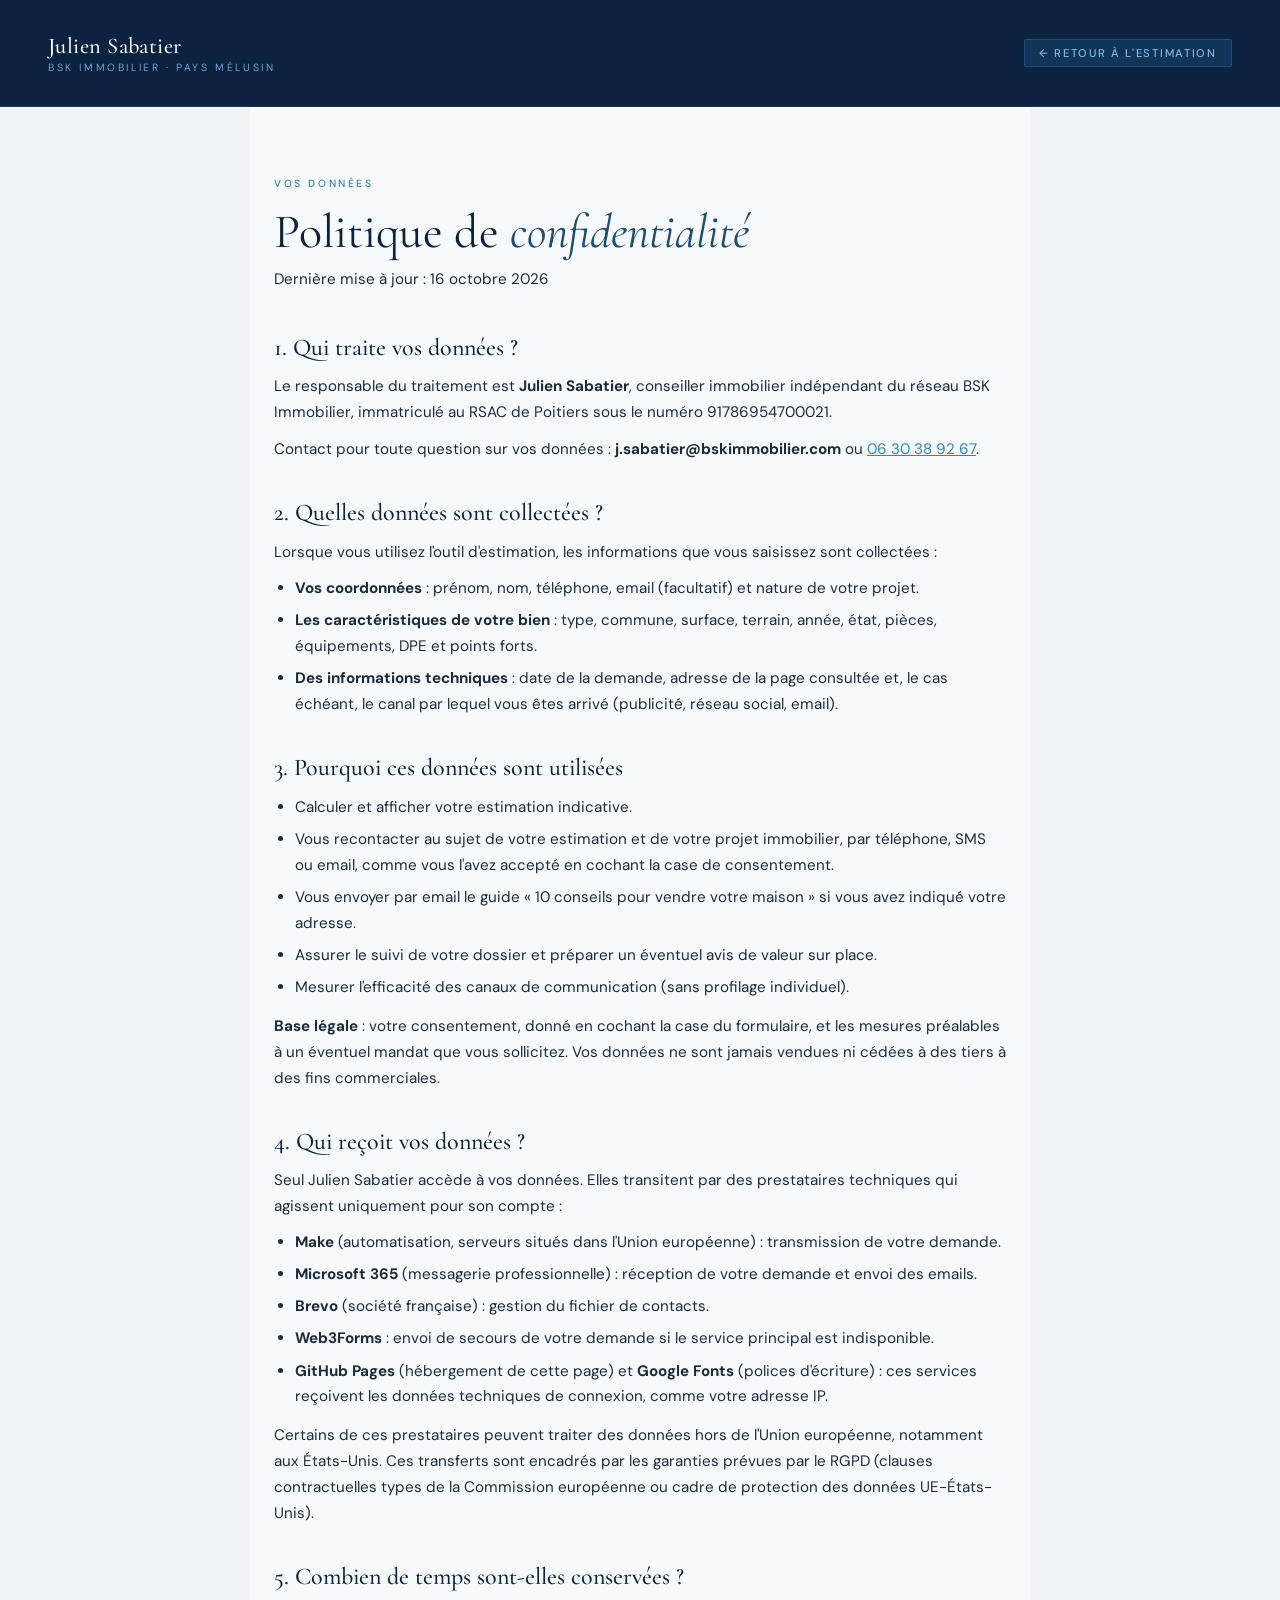
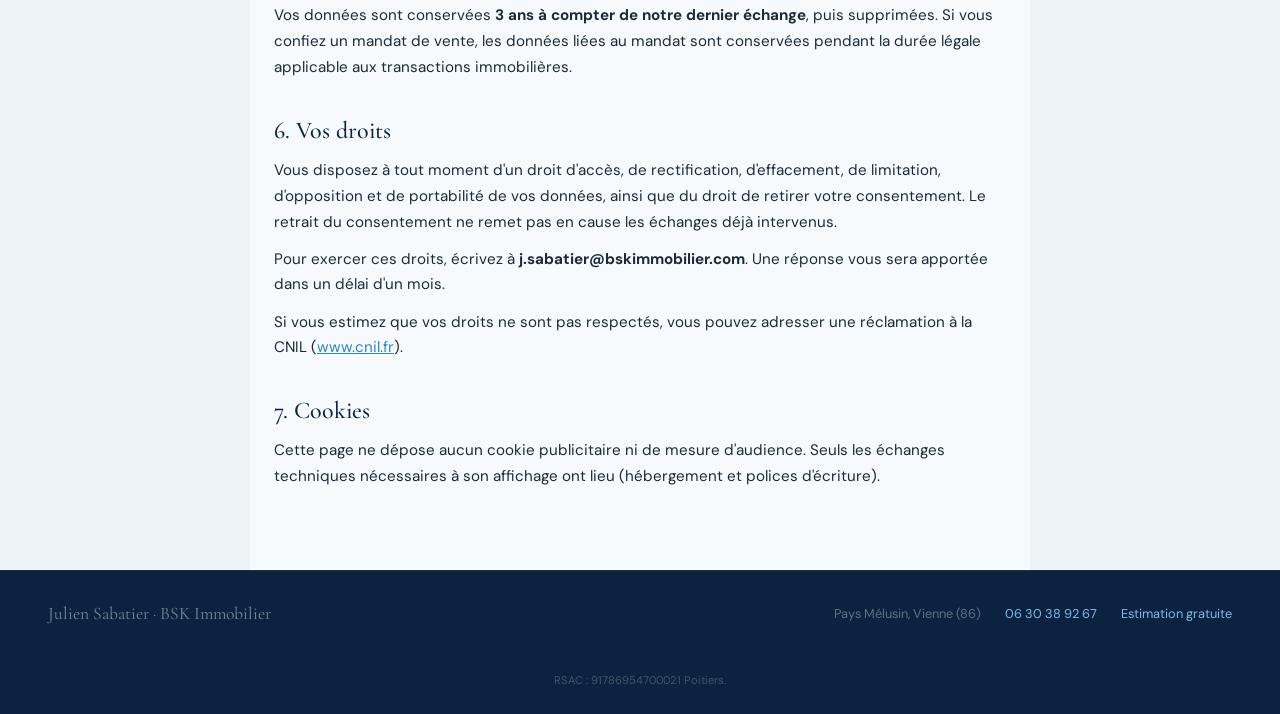
==== politique-confidentialite.html @ bec930e2 "Suivi des canaux d'acquisition et politique de confidentialité - detecterSource() distingue META, GR" ====
<!DOCTYPE html>
<html lang="fr">
<head>
<meta charset="UTF-8">
<meta name="viewport" content="width=device-width, initial-scale=1.0">
<title>Politique de confidentialité | Julien Sabatier, BSK Immobilier</title>
<meta name="robots" content="noindex">
<link href="https://fonts.googleapis.com/css2?family=Cormorant+Garamond:ital,wght@0,300;0,400;0,500;1,400&family=DM+Sans:wght@300;400;500&display=swap" rel="stylesheet">
<link rel="stylesheet" href="style.css">
</head>
<body>

<header class="legal-hero">
  <nav class="nav">
    <a class="logo" href="index.html">
      <div class="logo-name">Julien Sabatier</div>
      <div class="logo-sub">BSK Immobilier · Pays Mélusin</div>
    </a>
    <a class="nav-badge" href="index.html">← Retour à l'estimation</a>
  </nav>
</header>

<main class="legal-page">
  <span class="section-tag">Vos données</span>
  <h1 class="section-title">Politique de <em>confidentialité</em></h1>
  <p class="legal-date">Dernière mise à jour : 16 octobre 2026</p>

  <h2>1. Qui traite vos données ?</h2>
  <p>Le responsable du traitement est <b>Julien Sabatier</b>, conseiller immobilier indépendant du réseau BSK Immobilier, immatriculé au RSAC de Poitiers sous le numéro 91786954700021.</p>
  <p>Contact pour toute question sur vos données : <b>j.sabatier@bskimmobilier.com</b> ou <a href="tel:+33630389267">06 30 38 92 67</a>.</p>

  <h2>2. Quelles données sont collectées ?</h2>
  <p>Lorsque vous utilisez l'outil d'estimation, les informations que vous saisissez sont collectées :</p>
  <ul>
    <li><b>Vos coordonnées</b> : prénom, nom, téléphone, email (facultatif) et nature de votre projet.</li>
    <li><b>Les caractéristiques de votre bien</b> : type, commune, surface, terrain, année, état, pièces, équipements, DPE et points forts.</li>
    <li><b>Des informations techniques</b> : date de la demande, adresse de la page consultée et, le cas échéant, le canal par lequel vous êtes arrivé (publicité, réseau social, email).</li>
  </ul>

  <h2>3. Pourquoi ces données sont utilisées</h2>
  <ul>
    <li>Calculer et afficher votre estimation indicative.</li>
    <li>Vous recontacter au sujet de votre estimation et de votre projet immobilier, par téléphone, SMS ou email, comme vous l'avez accepté en cochant la case de consentement.</li>
    <li>Vous envoyer par email le guide « 10 conseils pour vendre votre maison » si vous avez indiqué votre adresse.</li>
    <li>Assurer le suivi de votre dossier et préparer un éventuel avis de valeur sur place.</li>
    <li>Mesurer l'efficacité des canaux de communication (sans profilage individuel).</li>
  </ul>
  <p><b>Base légale</b> : votre consentement, donné en cochant la case du formulaire, et les mesures préalables à un éventuel mandat que vous sollicitez. Vos données ne sont jamais vendues ni cédées à des tiers à des fins commerciales.</p>

  <h2>4. Qui reçoit vos données ?</h2>
  <p>Seul Julien Sabatier accède à vos données. Elles transitent par des prestataires techniques qui agissent uniquement pour son compte :</p>
  <ul>
    <li><b>Make</b> (automatisation, serveurs situés dans l'Union européenne) : transmission de votre demande.</li>
    <li><b>Microsoft 365</b> (messagerie professionnelle) : réception de votre demande et envoi des emails.</li>
    <li><b>Brevo</b> (société française) : gestion du fichier de contacts.</li>
    <li><b>Web3Forms</b> : envoi de secours de votre demande si le service principal est indisponible.</li>
    <li><b>GitHub Pages</b> (hébergement de cette page) et <b>Google Fonts</b> (polices d'écriture) : ces services reçoivent les données techniques de connexion, comme votre adresse IP.</li>
  </ul>
  <p>Certains de ces prestataires peuvent traiter des données hors de l'Union européenne, notamment aux États-Unis. Ces transferts sont encadrés par les garanties prévues par le RGPD (clauses contractuelles types de la Commission européenne ou cadre de protection des données UE-États-Unis).</p>

  <h2>5. Combien de temps sont-elles conservées ?</h2>
  <p>Vos données sont conservées <b>3 ans à compter de notre dernier échange</b>, puis supprimées. Si vous confiez un mandat de vente, les données liées au mandat sont conservées pendant la durée légale applicable aux transactions immobilières.</p>

  <h2>6. Vos droits</h2>
  <p>Vous disposez à tout moment d'un droit d'accès, de rectification, d'effacement, de limitation, d'opposition et de portabilité de vos données, ainsi que du droit de retirer votre consentement. Le retrait du consentement ne remet pas en cause les échanges déjà intervenus.</p>
  <p>Pour exercer ces droits, écrivez à <b>j.sabatier@bskimmobilier.com</b>. Une réponse vous sera apportée dans un délai d'un mois.</p>
  <p>Si vous estimez que vos droits ne sont pas respectés, vous pouvez adresser une réclamation à la CNIL (<a href="https://www.cnil.fr" target="_blank" rel="noopener">www.cnil.fr</a>).</p>

  <h2>7. Cookies</h2>
  <p>Cette page ne dépose aucun cookie publicitaire ni de mesure d'audience. Seuls les échanges techniques nécessaires à son affichage ont lieu (hébergement et polices d'écriture).</p>
</main>

<footer>
  <div class="footer-brand">Julien Sabatier · BSK Immobilier</div>
  <div class="footer-contact">
    <span>Pays Mélusin, Vienne (86)</span>
    <a href="tel:+33630389267">06 30 38 92 67</a>
    <a href="index.html">Estimation gratuite</a>
  </div>
</footer>
<div class="disclaimer">RSAC : 91786954700021 Poitiers.</div>

</body>
</html>
---- style.css ----
*, *::before, *::after { box-sizing: border-box; margin: 0; padding: 0; }

:root {
  --cream: #EEF3F8;
  --warm-white: #F7FAFD;
  --dark: #0B2340;
  --brown: #1B4F72;
  --gold: #2E86C1;
  --gold-light: #7FB9E8;
  --text: #1C2B3A;
  --muted: #6B7E90;
  --border: #D3DEE8;
}

html { scroll-behavior: smooth; }

body {
  font-family: 'DM Sans', sans-serif;
  background: var(--cream);
  color: var(--text);
  min-height: 100vh;
  overflow-x: hidden;
}

/* HERO */
.hero {
  background: var(--dark);
  min-height: 100vh;
  display: flex;
  flex-direction: column;
  position: relative;
  overflow: hidden;
}

.hero::before {
  content: '';
  position: absolute;
  inset: 0;
  background:
    radial-gradient(ellipse 60% 50% at 80% 20%, rgba(46,134,193,0.18) 0%, transparent 60%),
    radial-gradient(ellipse 40% 60% at 10% 80%, rgba(27,79,114,0.28) 0%, transparent 50%);
}

.hero-texture {
  position: absolute;
  inset: 0;
  background-image: url("data:image/svg+xml,%3Csvg width='60' height='60' viewBox='0 0 60 60' xmlns='http://www.w3.org/2000/svg'%3E%3Cg fill='none' fill-rule='evenodd'%3E%3Cg fill='%23ffffff' fill-opacity='0.015'%3E%3Cpath d='M36 34v-4h-2v4h-4v2h4v4h2v-4h4v-2h-4zm0-30V0h-2v4h-4v2h4v4h2V6h4V4h-4zM6 34v-4H4v4H0v2h4v4h2v-4h4v-2H6zM6 4V0H4v4H0v2h4v4h2V6h4V4H6z'/%3E%3C/g%3E%3C/g%3E%3C/svg%3E");
}

.nav {
  position: relative;
  z-index: 10;
  padding: 2rem 3rem;
  display: flex;
  justify-content: space-between;
  align-items: center;
  border-bottom: 1px solid rgba(255,255,255,0.06);
}

.logo { display: flex; flex-direction: column; gap: 2px; }

.logo-name {
  font-family: 'Cormorant Garamond', serif;
  font-size: 1.4rem;
  font-weight: 500;
  color: #fff;
  letter-spacing: 0.02em;
}

.logo-sub {
  font-size: 0.65rem;
  font-weight: 300;
  color: var(--gold-light);
  letter-spacing: 0.25em;
  text-transform: uppercase;
}

.nav-badge {
  background: rgba(46,134,193,0.18);
  border: 1px solid rgba(46,134,193,0.35);
  color: var(--gold-light);
  font-size: 0.7rem;
  font-weight: 500;
  letter-spacing: 0.15em;
  text-transform: uppercase;
  padding: 0.4rem 0.9rem;
  border-radius: 2px;
}

.hero-content {
  flex: 1;
  display: flex;
  flex-direction: column;
  justify-content: center;
  align-items: center;
  text-align: center;
  padding: 4rem 2rem;
  position: relative;
  z-index: 5;
}

.hero-eyebrow {
  font-size: 0.7rem;
  font-weight: 400;
  letter-spacing: 0.3em;
  text-transform: uppercase;
  color: var(--gold-light);
  margin-bottom: 1.5rem;
  display: flex;
  align-items: center;
  gap: 0.8rem;
}

.hero-eyebrow::before,
.hero-eyebrow::after {
  content: '';
  display: block;
  width: 2rem;
  height: 1px;
  background: var(--gold-light);
  opacity: 0.5;
}

.hero-title {
  font-family: 'Cormorant Garamond', serif;
  font-size: clamp(3rem, 7vw, 5.5rem);
  font-weight: 300;
  color: #fff;
  line-height: 1.05;
  margin-bottom: 1.2rem;
  letter-spacing: -0.01em;
}

.hero-title em { font-style: italic; color: var(--gold-light); }

.hero-desc {
  font-size: 1rem;
  font-weight: 300;
  color: rgba(255,255,255,0.55);
  max-width: 480px;
  line-height: 1.7;
  margin-bottom: 3rem;
}

.scroll-cta {
  display: flex;
  flex-direction: column;
  align-items: center;
  gap: 0.6rem;
  color: rgba(255,255,255,0.4);
  font-size: 0.75rem;
  font-weight: 300;
  letter-spacing: 0.1em;
  cursor: pointer;
  transition: color 0.3s;
}

.scroll-cta:hover { color: var(--gold-light); }

.scroll-arrow {
  width: 36px;
  height: 36px;
  border: 1px solid rgba(255,255,255,0.15);
  border-radius: 50%;
  display: flex;
  align-items: center;
  justify-content: center;
  animation: bob 2s ease-in-out infinite;
}

@keyframes bob {
  0%, 100% { transform: translateY(0); }
  50% { transform: translateY(4px); }
}

.hero-stats {
  position: absolute;
  bottom: 3rem;
  left: 3rem;
  right: 3rem;
  display: flex;
  gap: 3rem;
  z-index: 5;
  border-top: 1px solid rgba(255,255,255,0.07);
  padding-top: 2rem;
  justify-content: center;
}

.stat { text-align: center; }

.stat-num {
  font-family: 'Cormorant Garamond', serif;
  font-size: 2rem;
  font-weight: 400;
  color: var(--gold-light);
}

.stat-label {
  font-size: 0.65rem;
  font-weight: 300;
  color: rgba(255,255,255,0.4);
  letter-spacing: 0.15em;
  text-transform: uppercase;
  margin-top: 2px;
}

/* FORM SECTION */
.form-section { background: var(--warm-white); padding: 5rem 2rem; }
.form-container { max-width: 780px; margin: 0 auto; }
.section-header { text-align: center; margin-bottom: 3.5rem; }

.section-tag {
  display: inline-block;
  font-size: 0.65rem;
  font-weight: 500;
  letter-spacing: 0.25em;
  text-transform: uppercase;
  color: var(--gold);
  margin-bottom: 1rem;
}

.section-title {
  font-family: 'Cormorant Garamond', serif;
  font-size: clamp(2rem, 4vw, 3rem);
  font-weight: 400;
  color: var(--dark);
  line-height: 1.1;
}

.section-title em { font-style: italic; color: var(--brown); }

/* STEPS */
.steps-indicator {
  display: flex;
  justify-content: center;
  align-items: center;
  gap: 0;
  margin-bottom: 3rem;
}

.step-dot {
  width: 36px;
  height: 36px;
  border-radius: 50%;
  border: 1.5px solid var(--border);
  background: #fff;
  display: flex;
  align-items: center;
  justify-content: center;
  font-size: 0.75rem;
  font-weight: 500;
  color: var(--muted);
  transition: all 0.4s;
  position: relative;
  z-index: 2;
}

.step-dot.active { border-color: var(--gold); background: var(--gold); color: #fff; }
.step-dot.done { border-color: var(--brown); background: var(--brown); color: #fff; }
.step-dot.done::after { content: '\2713'; }
.step-dot.done span { display: none; }

.step-line { width: 60px; height: 1.5px; background: var(--border); transition: background 0.4s; }
.step-line.done { background: var(--brown); }

/* FORM CARDS */
.form-step { display: none; animation: fadeSlide 0.4s ease; }
.form-step.active { display: block; }

@keyframes fadeSlide {
  from { opacity: 0; transform: translateX(20px); }
  to { opacity: 1; transform: translateX(0); }
}

.form-grid {
  display: grid;
  grid-template-columns: 1fr 1fr;
  gap: 1rem;
  margin-bottom: 1rem;
}

.form-grid.single { grid-template-columns: 1fr; }

.field { display: flex; flex-direction: column; gap: 0.4rem; }

.field label {
  font-size: 0.75rem;
  font-weight: 500;
  color: var(--muted);
  letter-spacing: 0.08em;
  text-transform: uppercase;
}

.field input,
.field select,
.field textarea {
  background: #fff;
  border: 1.5px solid var(--border);
  border-radius: 4px;
  padding: 0.85rem 1rem;
  font-family: 'DM Sans', sans-serif;
  font-size: 0.95rem;
  color: var(--text);
  transition: border-color 0.2s;
  outline: none;
  width: 100%;
}

.field input:focus,
.field select:focus,
.field textarea:focus { border-color: var(--gold); }

.field textarea { resize: vertical; min-height: 90px; }

/* Type selector */
.type-grid {
  display: grid;
  grid-template-columns: repeat(3, 1fr);
  gap: 0.75rem;
  margin-bottom: 1.5rem;
}

.type-card {
  border: 1.5px solid var(--border);
  border-radius: 6px;
  padding: 1.2rem 0.8rem;
  text-align: center;
  cursor: pointer;
  transition: all 0.2s;
  background: #fff;
}

.type-card:hover {
  border-color: var(--gold);
  transform: translateY(-2px);
  box-shadow: 0 4px 16px rgba(46,134,193,0.14);
}

.type-card.selected { border-color: var(--gold); background: rgba(46,134,193,0.07); }
.type-icon { font-size: 1.8rem; margin-bottom: 0.4rem; }
.type-label { font-size: 0.8rem; font-weight: 500; color: var(--text); }

/* Etat cards */
.etat-grid {
  display: grid;
  grid-template-columns: repeat(4, 1fr);
  gap: 0.6rem;
  margin-bottom: 1.5rem;
}

.etat-card {
  border: 1.5px solid var(--border);
  border-radius: 5px;
  padding: 0.9rem 0.5rem;
  text-align: center;
  cursor: pointer;
  transition: all 0.2s;
  background: #fff;
  font-size: 0.78rem;
  font-weight: 500;
  color: var(--muted);
}

.etat-card:hover { border-color: var(--gold); color: var(--text); }
.etat-card.selected { border-color: var(--gold); background: rgba(46,134,193,0.07); color: var(--text); }

/* Buttons */
.btn-row { display: flex; gap: 1rem; margin-top: 2rem; justify-content: flex-end; }

.btn-prev {
  padding: 0.9rem 1.8rem;
  border: 1.5px solid var(--border);
  border-radius: 3px;
  background: transparent;
  font-family: 'DM Sans', sans-serif;
  font-size: 0.85rem;
  font-weight: 500;
  color: var(--muted);
  cursor: pointer;
  transition: all 0.2s;
  letter-spacing: 0.05em;
}

.btn-prev:hover { border-color: var(--brown); color: var(--brown); }

.btn-next {
  padding: 0.9rem 2.2rem;
  border: none;
  border-radius: 3px;
  background: var(--dark);
  font-family: 'DM Sans', sans-serif;
  font-size: 0.85rem;
  font-weight: 500;
  color: #fff;
  cursor: pointer;
  transition: all 0.25s;
  letter-spacing: 0.08em;
  text-transform: uppercase;
  display: flex;
  align-items: center;
  gap: 0.6rem;
}

.btn-next:hover {
  background: var(--brown);
  transform: translateY(-1px);
  box-shadow: 0 4px 16px rgba(27,79,114,0.3);
}

.btn-next.gold-btn { background: var(--gold); color: #fff; }
.btn-next.gold-btn:hover { background: var(--gold-light); box-shadow: 0 4px 16px rgba(46,134,193,0.4); }

.btn-next:disabled {
  opacity: 0.45;
  cursor: not-allowed;
  transform: none !important;
  box-shadow: none !important;
}

/* RESULT SECTION */
.result-section { display: none; background: var(--dark); padding: 5rem 2rem; }
.result-section.visible { display: block; }
.result-container { max-width: 780px; margin: 0 auto; }
.result-header { text-align: center; margin-bottom: 3rem; }

.result-tag {
  font-size: 0.65rem;
  font-weight: 500;
  letter-spacing: 0.25em;
  text-transform: uppercase;
  color: var(--gold-light);
  margin-bottom: 1rem;
  display: block;
}

.result-title {
  font-family: 'Cormorant Garamond', serif;
  font-size: clamp(2rem, 4vw, 3rem);
  font-weight: 300;
  color: #fff;
  line-height: 1.1;
}

.result-title em { font-style: italic; color: var(--gold-light); }

.result-card {
  background: rgba(255,255,255,0.04);
  border: 1px solid rgba(255,255,255,0.1);
  border-radius: 8px;
  padding: 2.5rem;
  margin-bottom: 1.5rem;
}

.price-range-display {
  text-align: center;
  padding: 2rem 0;
  border-bottom: 1px solid rgba(255,255,255,0.08);
  margin-bottom: 2rem;
}

.price-label {
  font-size: 0.7rem;
  font-weight: 400;
  letter-spacing: 0.2em;
  text-transform: uppercase;
  color: rgba(255,255,255,0.4);
  margin-bottom: 0.5rem;
}

.price-range {
  font-family: 'Cormorant Garamond', serif;
  font-size: clamp(2.2rem, 5vw, 3.5rem);
  font-weight: 300;
  color: var(--gold-light);
  letter-spacing: -0.02em;
}

.price-sub { font-size: 0.8rem; color: rgba(255,255,255,0.4); margin-top: 0.5rem; }

.result-factors {
  display: grid;
  grid-template-columns: repeat(3, 1fr);
  gap: 1rem;
  margin-bottom: 2rem;
}

.factor {
  background: rgba(255,255,255,0.03);
  border: 1px solid rgba(255,255,255,0.07);
  border-radius: 5px;
  padding: 1rem;
  text-align: center;
}

.factor-icon { font-size: 1.3rem; margin-bottom: 0.4rem; }
.factor-value { font-size: 1.1rem; font-weight: 500; color: #fff; margin-bottom: 2px; }

.factor-label {
  font-size: 0.65rem;
  font-weight: 300;
  color: rgba(255,255,255,0.4);
  letter-spacing: 0.1em;
  text-transform: uppercase;
}

.result-analysis {
  background: rgba(46,134,193,0.08);
  border: 1px solid rgba(46,134,193,0.2);
  border-radius: 6px;
  padding: 1.5rem;
  margin-bottom: 1.5rem;
}

.analysis-title {
  font-size: 0.7rem;
  font-weight: 500;
  letter-spacing: 0.2em;
  text-transform: uppercase;
  color: var(--gold-light);
  margin-bottom: 0.8rem;
}

.analysis-text { font-size: 0.9rem; font-weight: 300; color: rgba(255,255,255,0.75); line-height: 1.7; }

.analysis-label {
  color: rgba(255,255,255,0.6);
  font-size: 0.75rem;
  letter-spacing: 0.1em;
  text-transform: uppercase;
}

.cta-block {
  background: linear-gradient(135deg, rgba(46,134,193,0.16), rgba(27,79,114,0.16));
  border: 1px solid rgba(46,134,193,0.3);
  border-radius: 8px;
  padding: 2.5rem;
  text-align: center;
}

.cta-title {
  font-family: 'Cormorant Garamond', serif;
  font-size: 1.8rem;
  font-weight: 400;
  color: #fff;
  margin-bottom: 0.8rem;
}

.cta-text {
  font-size: 0.9rem;
  font-weight: 300;
  color: rgba(255,255,255,0.6);
  margin-bottom: 2rem;
  line-height: 1.6;
}

.cta-btns { display: flex; gap: 1rem; justify-content: center; flex-wrap: wrap; }

.cta-primary {
  padding: 1rem 2.2rem;
  background: var(--gold);
  border: none;
  border-radius: 3px;
  font-family: 'DM Sans', sans-serif;
  font-size: 0.85rem;
  font-weight: 500;
  color: #fff;
  cursor: pointer;
  text-decoration: none;
  letter-spacing: 0.08em;
  text-transform: uppercase;
  transition: all 0.25s;
}

.cta-primary:hover {
  background: var(--gold-light);
  transform: translateY(-2px);
  box-shadow: 0 6px 20px rgba(46,134,193,0.45);
}

.cta-secondary {
  padding: 1rem 2.2rem;
  background: transparent;
  border: 1.5px solid rgba(255,255,255,0.2);
  border-radius: 3px;
  font-family: 'DM Sans', sans-serif;
  font-size: 0.85rem;
  font-weight: 500;
  color: rgba(255,255,255,0.7);
  cursor: pointer;
  text-decoration: none;
  letter-spacing: 0.08em;
  text-transform: uppercase;
  transition: all 0.25s;
}

.cta-secondary:hover { border-color: rgba(255,255,255,0.5); color: #fff; }

/* LOADING */
.loading-overlay {
  display: none;
  position: fixed;
  inset: 0;
  background: rgba(11,35,64,0.94);
  z-index: 100;
  flex-direction: column;
  align-items: center;
  justify-content: center;
  gap: 1.5rem;
}

.loading-overlay.visible { display: flex; }

.loading-ring {
  width: 56px;
  height: 56px;
  border: 2px solid rgba(46,134,193,0.18);
  border-top-color: var(--gold-light);
  border-radius: 50%;
  animation: spin 1s linear infinite;
}

@keyframes spin { to { transform: rotate(360deg); } }

.loading-text {
  font-family: 'Cormorant Garamond', serif;
  font-size: 1.2rem;
  font-weight: 300;
  color: rgba(255,255,255,0.65);
  letter-spacing: 0.05em;
}

.loading-steps { display: flex; flex-direction: column; gap: 0.5rem; align-items: center; }

.loading-step {
  font-size: 0.75rem;
  font-weight: 300;
  color: rgba(255,255,255,0.28);
  letter-spacing: 0.1em;
  transition: color 0.5s;
}

.loading-step.active-step { color: var(--gold-light); }

/* CONSENT */
.consent-box {
  display: flex;
  align-items: flex-start;
  gap: 0.75rem;
  background: rgba(46,134,193,0.05);
  border: 1.5px solid var(--border);
  border-radius: 6px;
  padding: 1rem 1.1rem;
  margin: 1.5rem 0;
  cursor: pointer;
  transition: border-color 0.2s;
}

.consent-box:hover { border-color: var(--gold); }

.consent-box input[type="checkbox"] {
  width: 18px;
  height: 18px;
  flex-shrink: 0;
  margin-top: 2px;
  accent-color: var(--gold);
  cursor: pointer;
}

.consent-box label {
  font-size: 0.8rem;
  font-weight: 300;
  color: var(--text);
  line-height: 1.6;
  cursor: pointer;
  text-transform: none;
  letter-spacing: normal;
}

.consent-note { font-size: 0.68rem; color: var(--muted); margin-top: 0.5rem; line-height: 1.5; }
.consent-note a { color: var(--gold); }

/* PAGE POLITIQUE DE CONFIDENTIALITE */
.legal-hero { background: var(--dark); }
.legal-hero .logo, .legal-hero .nav-badge { text-decoration: none; }
.legal-page { max-width: 780px; margin: 0 auto; padding: 4rem 1.5rem 5rem; background: var(--warm-white); }
.legal-page .section-title { margin-bottom: 0.5rem; }
.legal-date { font-size: 0.8rem; color: var(--muted); margin-bottom: 2.5rem; }
.legal-page h2 {
  font-family: 'Cormorant Garamond', serif;
  font-size: 1.5rem;
  font-weight: 500;
  color: var(--dark);
  margin: 2.2rem 0 0.8rem;
}
.legal-page p, .legal-page li { font-size: 0.95rem; line-height: 1.7; color: var(--text); }
.legal-page p + p { margin-top: 0.7rem; }
.legal-page ul { margin: 0.6rem 0 0.8rem 1.3rem; }
.legal-page li { margin-bottom: 0.4rem; }
.legal-page a { color: var(--gold); }

/* Champ piege anti-spam, invisible pour les humains */
.hp-field { position: absolute; left: -9999px; width: 1px; height: 1px; opacity: 0; }

/* FOOTER */
footer {
  background: var(--dark);
  border-top: 1px solid rgba(255,255,255,0.06);
  padding: 2rem 3rem;
  display: flex;
  justify-content: space-between;
  align-items: center;
  flex-wrap: wrap;
  gap: 1rem;
}

.footer-brand { font-family: 'Cormorant Garamond', serif; font-size: 1.1rem; color: rgba(255,255,255,0.45); }
.footer-contact { font-size: 0.8rem; color: rgba(255,255,255,0.35); display: flex; gap: 1.5rem; }
.footer-contact a { color: var(--gold-light); text-decoration: none; }

.disclaimer {
  text-align: center;
  font-size: 0.7rem;
  color: rgba(255,255,255,0.22);
  padding: 1rem 3rem 1.5rem;
  background: var(--dark);
  line-height: 1.6;
}

.field-note { font-size: 0.72rem; color: var(--muted); margin-top: 0.2rem; }
.required { color: var(--gold); }
hr.divider { border: none; border-top: 1px solid var(--border); margin: 2rem 0; }

.step-title {
  font-family: 'Cormorant Garamond', serif;
  font-size: 1.5rem;
  font-weight: 400;
  color: var(--dark);
  margin-bottom: 0.4rem;
}

.step-desc { font-size: 0.85rem; font-weight: 300; color: var(--muted); margin-bottom: 2rem; }

.error-msg {
  background: rgba(200,60,60,0.08);
  border: 1px solid rgba(200,60,60,0.2);
  border-radius: 4px;
  padding: 0.75rem 1rem;
  font-size: 0.8rem;
  color: #c83c3c;
  margin-bottom: 1rem;
  display: none;
}

.error-msg.visible { display: block; }

/* MOBILE */
@media (max-width: 600px) {
  .nav { padding: 1.5rem; }
  .hero-stats { display: none; }
  .form-grid { grid-template-columns: 1fr; }
  .type-grid { grid-template-columns: repeat(2, 1fr); }
  .etat-grid { grid-template-columns: repeat(2, 1fr); }
  .result-factors { grid-template-columns: 1fr 1fr; }
  .cta-btns { flex-direction: column; }
  footer { flex-direction: column; text-align: center; }
  .footer-contact { flex-direction: column; gap: 0.5rem; }
}
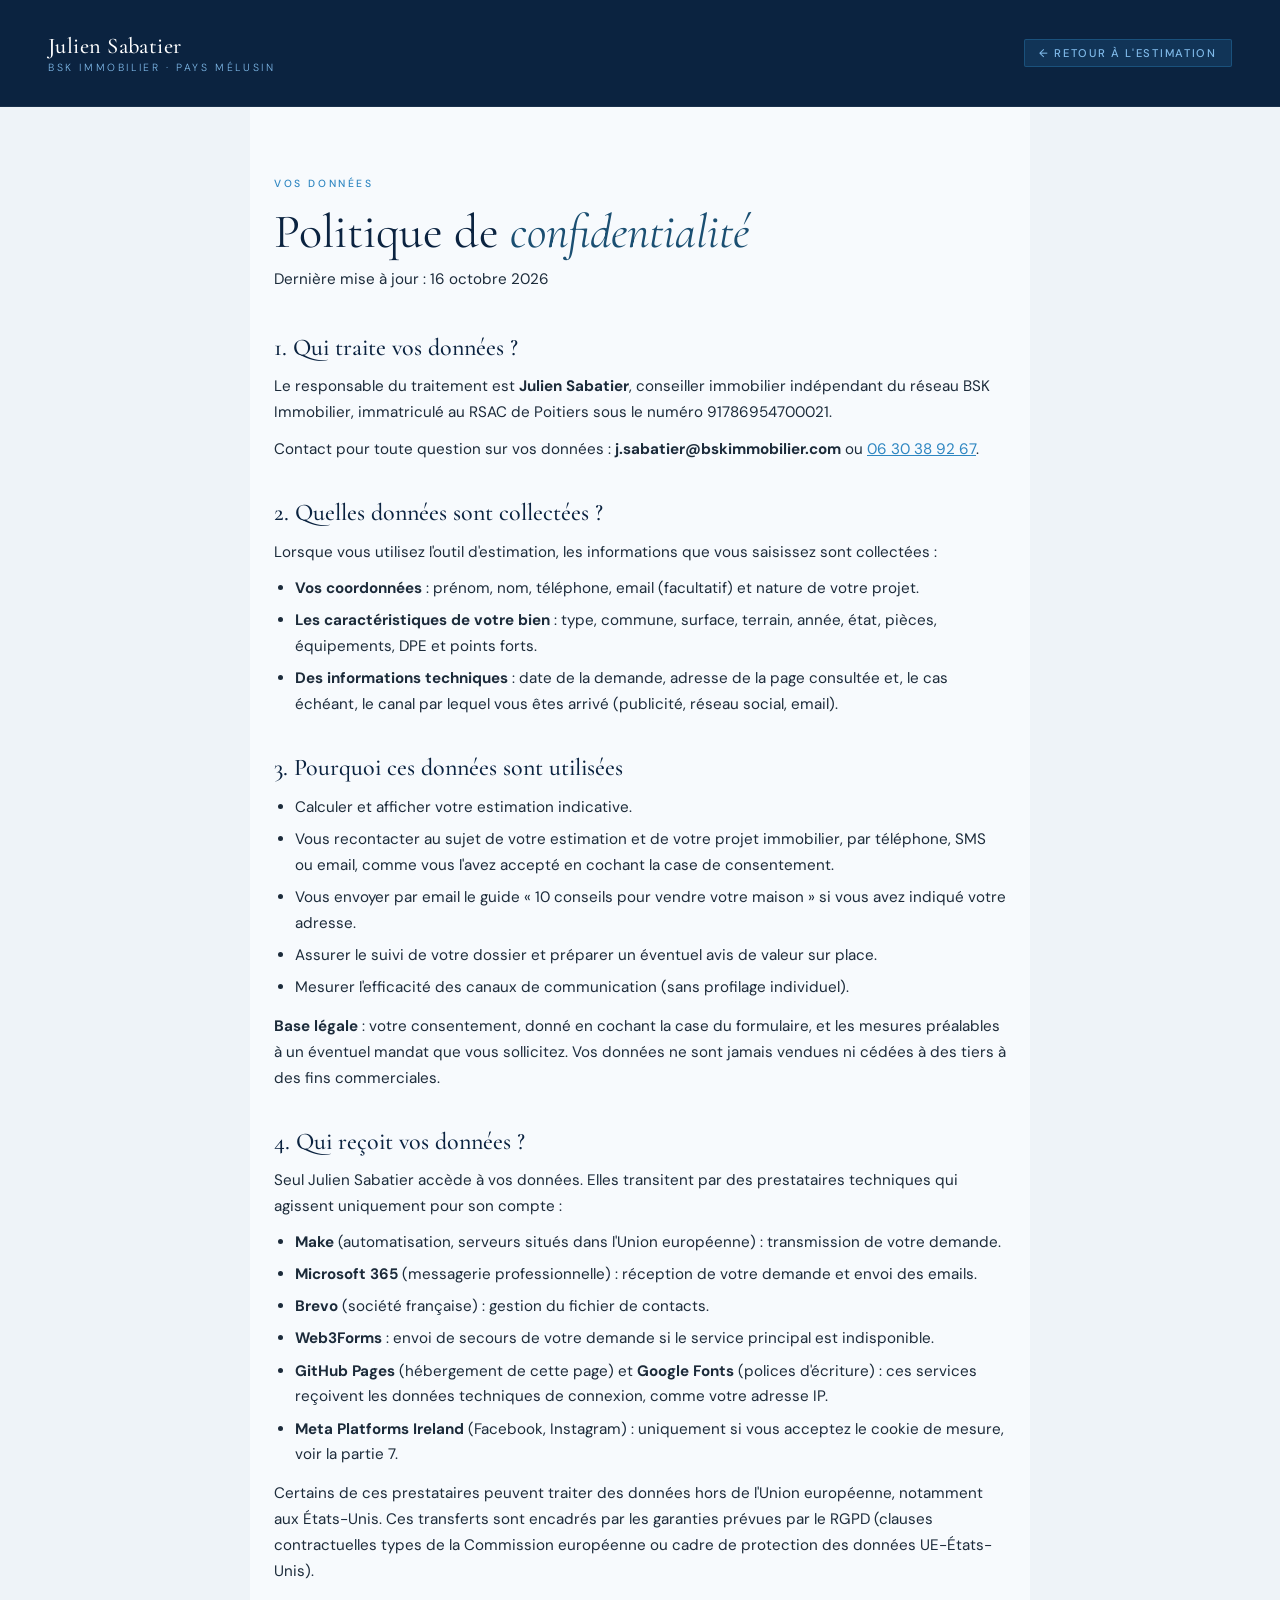
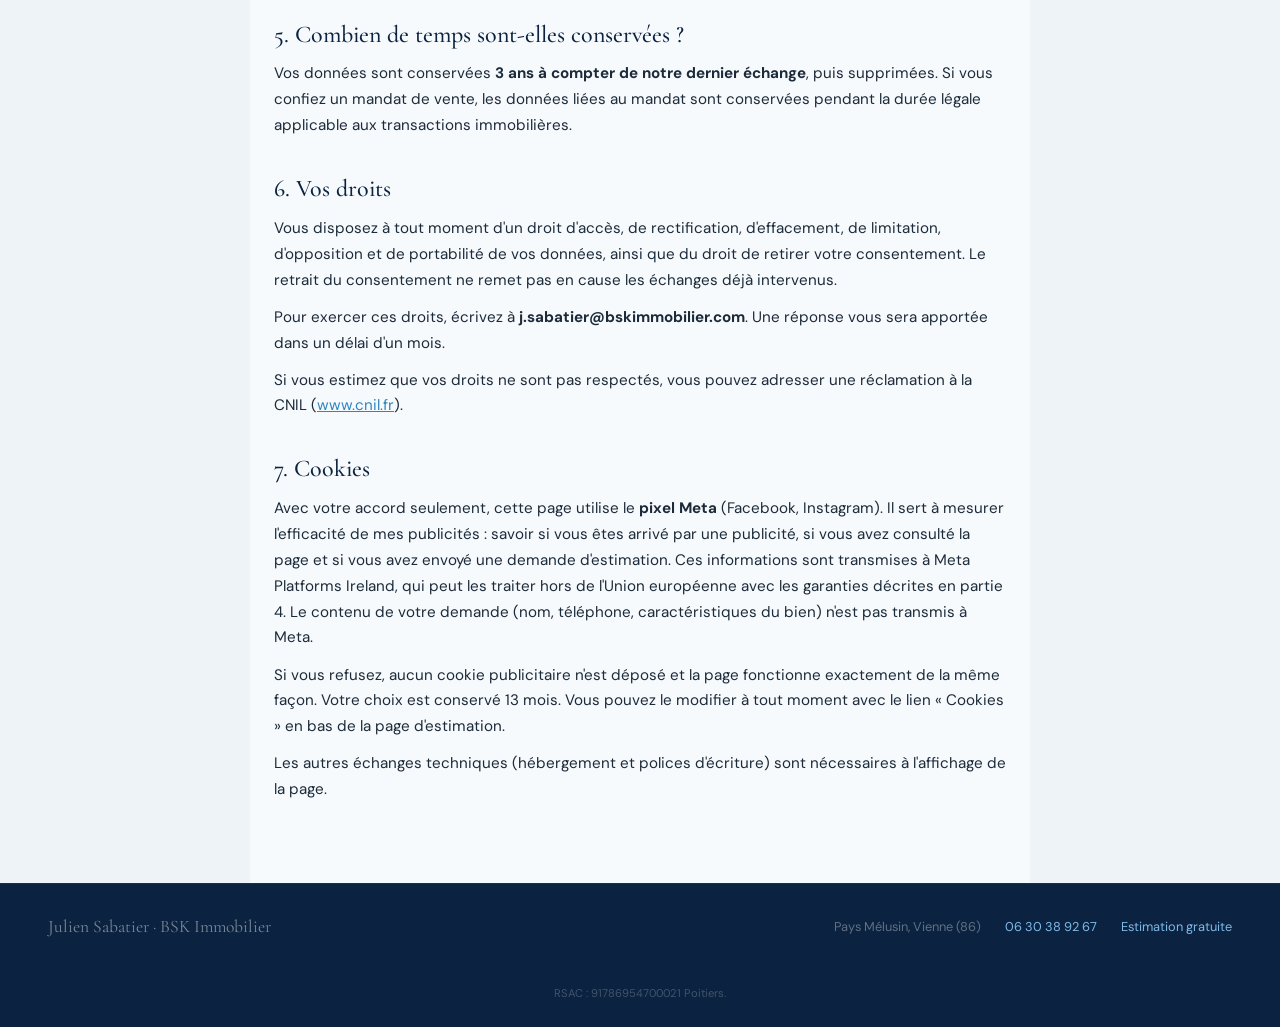
==== commit adec1256: "Ajout du pixel Meta avec bandeau de consentement et événement Lead Co-Authored-By: Claude Opus 5.5 <" ====
--- a/politique-confidentialite.html
+++ b/politique-confidentialite.html
@@ -55,6 +55,7 @@
     <li><b>Brevo</b> (société française) : gestion du fichier de contacts.</li>
     <li><b>Web3Forms</b> : envoi de secours de votre demande si le service principal est indisponible.</li>
     <li><b>GitHub Pages</b> (hébergement de cette page) et <b>Google Fonts</b> (polices d'écriture) : ces services reçoivent les données techniques de connexion, comme votre adresse IP.</li>
+    <li><b>Meta Platforms Ireland</b> (Facebook, Instagram) : uniquement si vous acceptez le cookie de mesure, voir la partie 7.</li>
   </ul>
   <p>Certains de ces prestataires peuvent traiter des données hors de l'Union européenne, notamment aux États-Unis. Ces transferts sont encadrés par les garanties prévues par le RGPD (clauses contractuelles types de la Commission européenne ou cadre de protection des données UE-États-Unis).</p>
 
@@ -67,7 +68,9 @@
   <p>Si vous estimez que vos droits ne sont pas respectés, vous pouvez adresser une réclamation à la CNIL (<a href="https://www.cnil.fr" target="_blank" rel="noopener">www.cnil.fr</a>).</p>
 
   <h2>7. Cookies</h2>
-  <p>Cette page ne dépose aucun cookie publicitaire ni de mesure d'audience. Seuls les échanges techniques nécessaires à son affichage ont lieu (hébergement et polices d'écriture).</p>
+  <p>Avec votre accord seulement, cette page utilise le <b>pixel Meta</b> (Facebook, Instagram). Il sert à mesurer l'efficacité de mes publicités : savoir si vous êtes arrivé par une publicité, si vous avez consulté la page et si vous avez envoyé une demande d'estimation. Ces informations sont transmises à Meta Platforms Ireland, qui peut les traiter hors de l'Union européenne avec les garanties décrites en partie 4. Le contenu de votre demande (nom, téléphone, caractéristiques du bien) n'est pas transmis à Meta.</p>
+  <p>Si vous refusez, aucun cookie publicitaire n'est déposé et la page fonctionne exactement de la même façon. Votre choix est conservé 13 mois. Vous pouvez le modifier à tout moment avec le lien « Cookies » en bas de la page d'estimation.</p>
+  <p>Les autres échanges techniques (hébergement et polices d'écriture) sont nécessaires à l'affichage de la page.</p>
 </main>
 
 <footer>
--- a/style.css
+++ b/style.css
@@ -727,6 +727,8 @@
 }
 
 .field-note { font-size: 0.72rem; color: var(--muted); margin-top: 0.2rem; }
+/* Champs masqués selon le type de bien (ex : terrain) */
+[hidden] { display: none !important; }
 .required { color: var(--gold); }
 hr.divider { border: none; border-top: 1px solid var(--border); margin: 2rem 0; }
 
@@ -765,3 +767,46 @@
   footer { flex-direction: column; text-align: center; }
   .footer-contact { flex-direction: column; gap: 0.5rem; }
 }
+
+/* ===== Bandeau cookies (pixel Meta) ===== */
+.cookie-banner {
+  position: fixed;
+  left: 16px;
+  right: 16px;
+  bottom: 16px;
+  z-index: 1000;
+  max-width: 720px;
+  margin: 0 auto;
+  background: var(--warm-white);
+  border: 1px solid var(--border);
+  border-radius: 12px;
+  box-shadow: 0 8px 30px rgba(11, 35, 64, 0.18);
+  padding: 16px 18px;
+  display: flex;
+  flex-wrap: wrap;
+  align-items: center;
+  gap: 12px 18px;
+  font-family: 'DM Sans', sans-serif;
+}
+.cookie-text {
+  flex: 1 1 320px;
+  margin: 0;
+  font-size: 0.88rem;
+  line-height: 1.45;
+  color: var(--text);
+}
+.cookie-text a { color: var(--gold); }
+.cookie-btns { display: flex; gap: 10px; }
+/* Accepter et Refuser ont exactement le même aspect (exigence CNIL) */
+.cookie-btn {
+  min-width: 110px;
+  padding: 10px 16px;
+  border-radius: 8px;
+  border: 1px solid var(--brown);
+  background: var(--brown);
+  color: #fff;
+  font: inherit;
+  font-size: 0.9rem;
+  cursor: pointer;
+}
+.cookie-btn:hover { background: var(--dark); }
